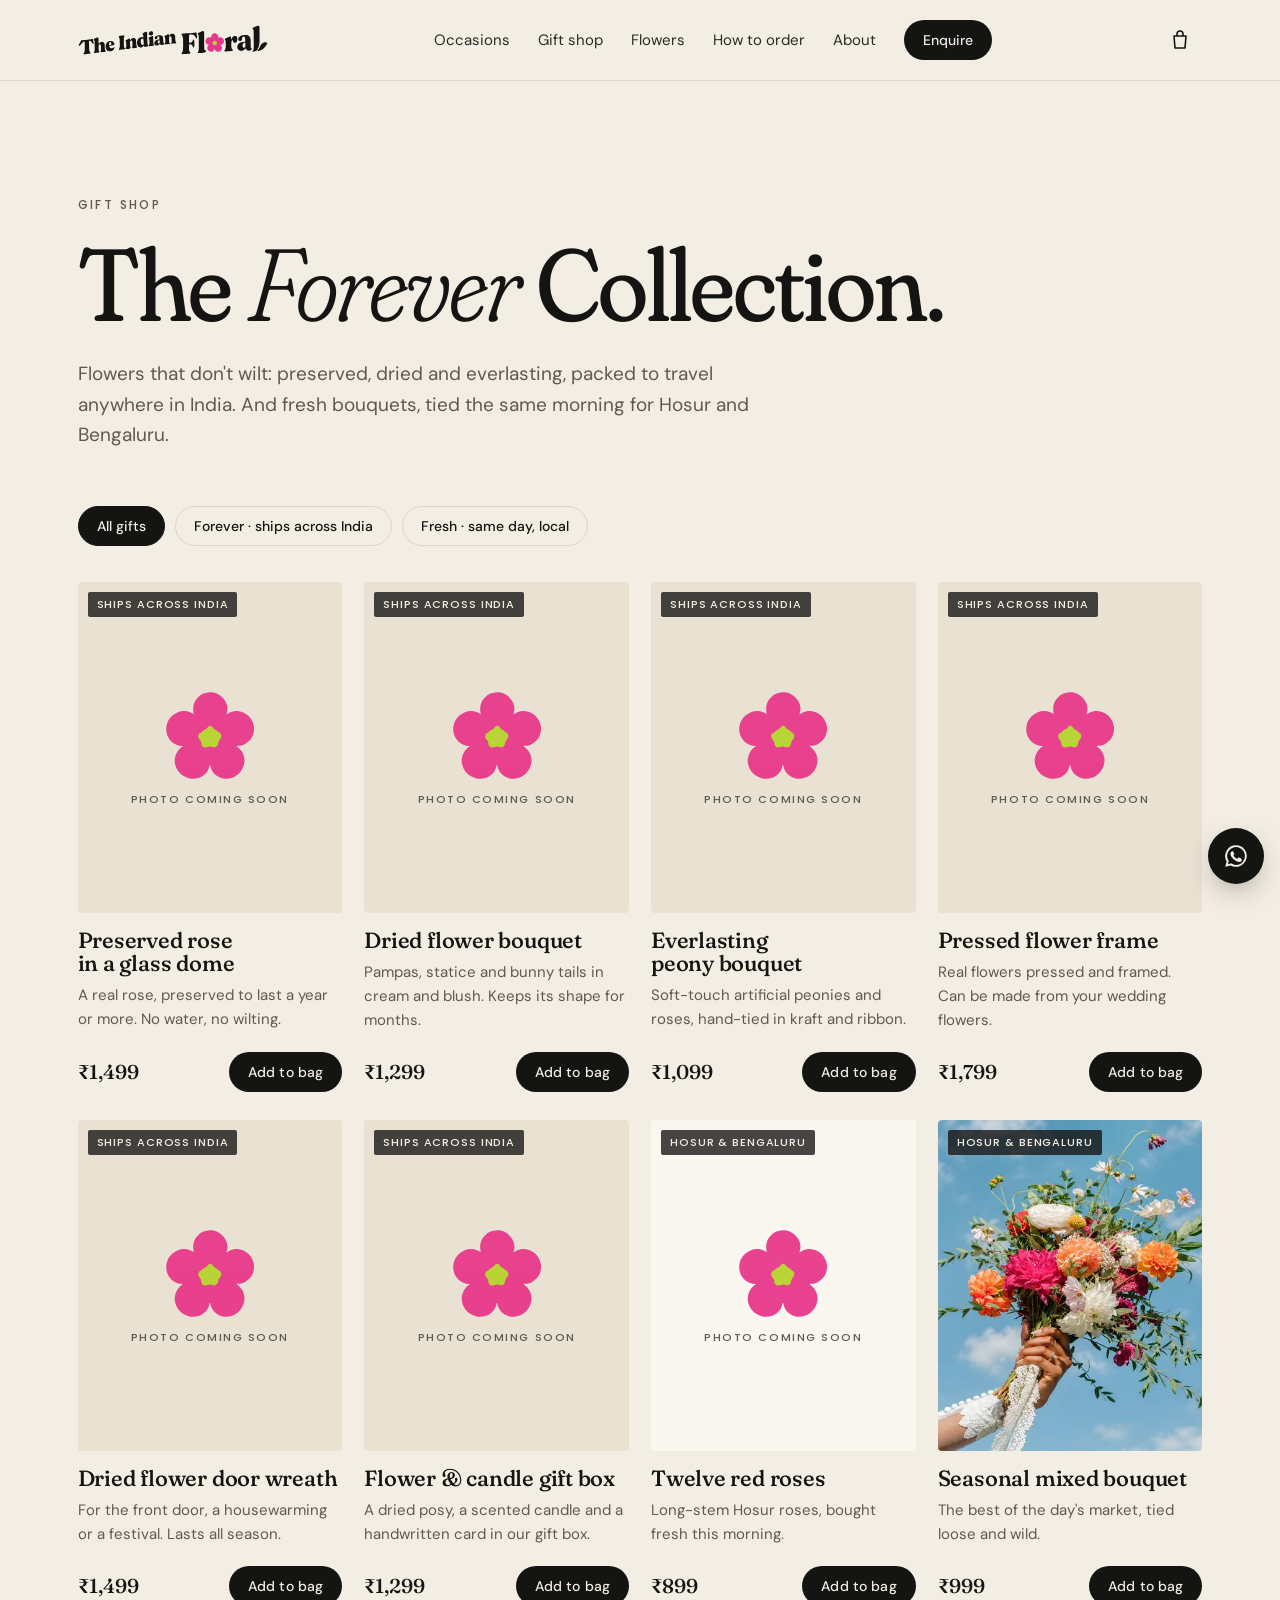
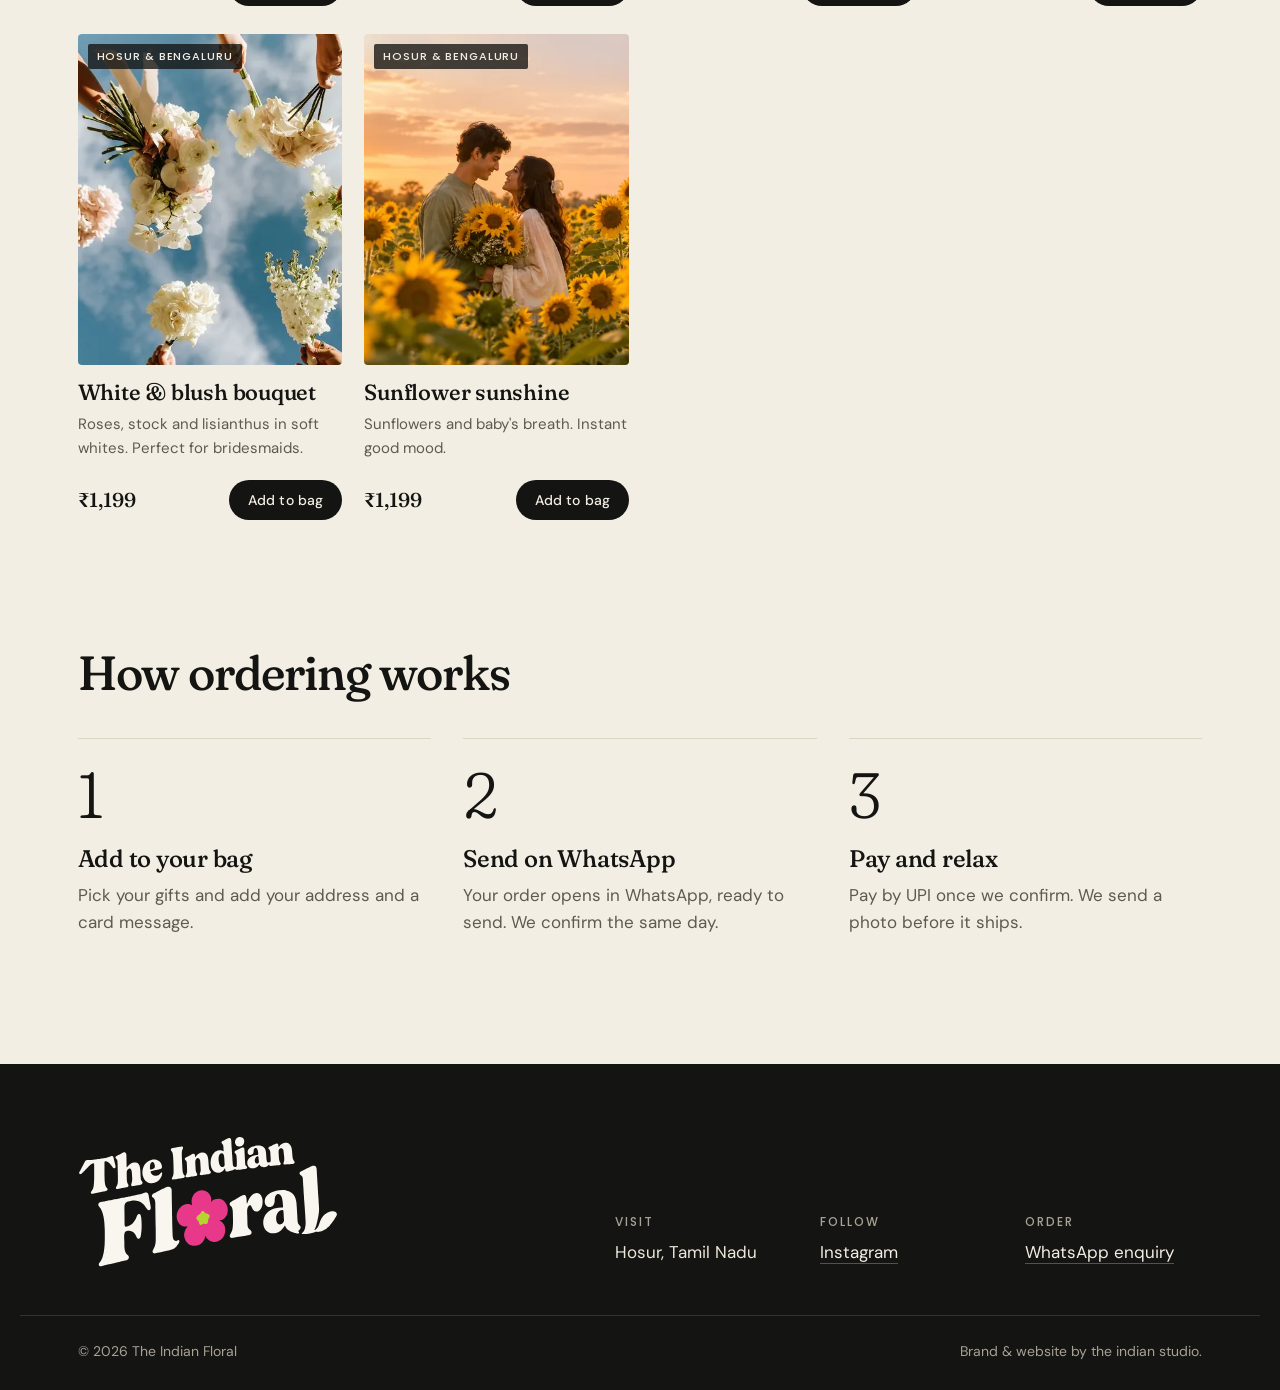
==== shop.html @ 59a28d1c "The Indian Floral website: home, gift shop, WhatsApp ordering Co-Authored-By: Claude Opus 5 <noreply" ====
<!doctype html>
<html lang="en">
<head>
  <meta charset="utf-8">
  <meta name="viewport" content="width=device-width, initial-scale=1, viewport-fit=cover">
  <title>Gift shop · The Indian Floral</title>
  <meta name="description" content="Preserved roses, dried bouquets and pressed-flower frames that ship across India, and fresh bouquets delivered same day in Hosur and Bengaluru.">
  <meta name="theme-color" content="#141412">
  <meta property="og:title" content="The Forever Collection · The Indian Floral">
  <meta property="og:description" content="Flowers that don't wilt, shipped across India.">
  <meta property="og:image" content="assets/og-image.png">

  <link rel="icon" href="favicon.svg" type="image/svg+xml">
  <link rel="icon" href="favicon.ico" sizes="48x48">
  <link rel="apple-touch-icon" href="apple-touch-icon.png">
  <link rel="manifest" href="site.webmanifest">
  <link rel="preconnect" href="https://fonts.googleapis.com">
  <link rel="preconnect" href="https://fonts.gstatic.com" crossorigin>
  <link rel="stylesheet" href="https://fonts.googleapis.com/css2?family=Fraunces:opsz,wght,SOFT@9..144,300..900,0..100&family=DM+Sans:opsz,wght@9..40,400..700&family=Poppins:wght@500&display=swap">
  <link rel="stylesheet" href="assets/styles.css">
</head>
<body class="page-shop">

<a class="skip" href="#main">Skip to content</a>

<header class="site-header solid" id="top">
  <div class="bar">
    <a class="brand" href="index.html" aria-label="The Indian Floral, home">
      <img class="logo-light" src="assets/logo/horizontal-reversed.svg" alt="The Indian Floral" width="190" height="30">
      <img class="logo-dark" src="assets/logo/horizontal-ink.svg" alt="" width="190" height="30" aria-hidden="true">
    </a>
    <nav class="nav" id="nav" aria-label="Main">
      <a href="index.html#occasions">Occasions</a>
      <a href="shop.html" aria-current="page">Gift shop</a>
      <a href="index.html#flowers">Flowers</a>
      <a href="index.html#how">How to order</a>
      <a href="index.html#about">About</a>
      <a class="btn btn-small" href="index.html#contact">Enquire</a>
    </nav>
    <div class="bar-end">
      <a class="bag-btn" href="#bag" data-open-bag aria-label="Your bag"><svg viewBox="0 0 24 24" aria-hidden="true"><path d="M6 8h12l-1 12H7L6 8Z"/><path d="M9 8V6a3 3 0 0 1 6 0v2"/></svg><span class="bag-count" hidden>0</span></a>
      <button class="menu" id="menu" aria-expanded="false" aria-controls="nav"><span></span><span></span><span class="sr">Menu</span></button>
    </div>
  </div>
</header>

<main id="main" class="shop">
  <section class="shop-hero wrap">
    <p class="eyebrow">Gift shop</p>
    <h1>The <em>Forever</em> Collection.</h1>
    <p class="shop-lede">Flowers that don't wilt: preserved, dried and everlasting, packed to travel anywhere in India. And fresh bouquets, tied the same morning for Hosur and Bengaluru.</p>
  </section>

  <section class="wrap" aria-label="Products">
    <div class="filters" role="group" aria-label="Filter gifts">
      <button type="button" class="chip" data-filter="all" aria-pressed="true">All gifts</button>
      <button type="button" class="chip" data-filter="forever" aria-pressed="false">Forever · ships across India</button>
      <button type="button" class="chip" data-filter="fresh" aria-pressed="false">Fresh · same day, local</button>
    </div>
    <div class="product-grid" data-products="all"></div>
  </section>

  <section class="shop-how wrap" aria-labelledby="shop-how-title">
    <h2 id="shop-how-title">How ordering works</h2>
    <ol class="steps steps-light">
      <li><span class="step-n">1</span><h3>Add to your bag</h3><p>Pick your gifts and add your address and a card message.</p></li>
      <li><span class="step-n">2</span><h3>Send on WhatsApp</h3><p>Your order opens in WhatsApp, ready to send. We confirm the same day.</p></li>
      <li><span class="step-n">3</span><h3>Pay and relax</h3><p>Pay by UPI once we confirm. We send a photo before it ships.</p></li>
    </ol>
  </section>
</main>

<footer class="site-footer">
  <div class="wrap footer-inner">
    <img src="assets/logo/primary-reversed.svg" alt="The Indian Floral" class="footer-logo" width="260" height="130" loading="lazy">
    <div class="footer-cols">
      <div><p class="flabel">Visit</p><p>Hosur, Tamil Nadu</p></div>
      <div><p class="flabel">Follow</p><p><a href="https://instagram.com/theindianfloral" rel="noopener">Instagram</a></p></div>
      <div><p class="flabel">Order</p><p><a href="index.html#contact">WhatsApp enquiry</a></p></div>
    </div>
  </div>
  <div class="wrap footer-base">
    <span>© <span id="year">2026</span> The Indian Floral</span>
    <span>Brand &amp; website by the indian studio.</span>
  </div>
</footer>

<div class="bag" id="bag" hidden role="dialog" aria-modal="true" aria-labelledby="bag-title">
  <div class="bag-panel">
    <div class="bag-head"><h2 id="bag-title">Your bag</h2><button class="bag-close" type="button" aria-label="Close bag">×</button></div>
    <p class="bag-empty">Your bag is empty. <button type="button" class="linkish" data-keep-shopping>Keep browsing</button></p>
    <ul class="bag-items"></ul>
    <form class="bag-checkout" novalidate hidden>
      <div class="bag-sum"><span>Total</span><span class="bag-total">₹0</span></div>
      <p class="bag-fresh-note" hidden>Fresh bouquets are delivered in Hosur and Bengaluru only.</p>
      <div class="field"><label for="b-name">Name</label><input id="b-name" name="name" autocomplete="name"></div>
      <div class="field"><label for="b-phone">Phone</label><input id="b-phone" name="phone" type="tel" autocomplete="tel"></div>
      <div class="field"><label for="b-address">Delivery address &amp; PIN code</label><textarea id="b-address" name="address" rows="3" autocomplete="street-address"></textarea></div>
      <div class="field"><label for="b-when">Delivery date</label><input id="b-when" name="when" type="date"></div>
      <div class="field"><label for="b-note">Message for the card (optional)</label><input id="b-note" name="note"></div>
      <p class="form-error" role="alert" hidden></p>
      <button class="btn btn-dark" type="submit">Place order on WhatsApp</button>
      <p class="bag-fine">We'll confirm availability and delivery, then send a UPI payment link. Nothing is charged yet.</p>
    </form>
  </div>
</div>

<a class="wa-float" id="wa-float" href="index.html#contact" aria-label="Chat on WhatsApp">
  <svg viewBox="0 0 24 24" aria-hidden="true"><path d="M12 2a10 10 0 0 0-8.6 15.1L2 22l5-1.3A10 10 0 1 0 12 2Zm0 18.2a8.2 8.2 0 0 1-4.2-1.2l-.3-.2-3 .8.8-2.9-.2-.3A8.2 8.2 0 1 1 12 20.2Zm4.5-6.1c-.2-.1-1.5-.7-1.7-.8-.2-.1-.4-.1-.6.1l-.8 1c-.1.2-.3.2-.5.1a6.7 6.7 0 0 1-3.3-2.9c-.3-.4.2-.4.7-1.3.1-.2 0-.3 0-.4l-.8-1.8c-.2-.5-.4-.4-.6-.4h-.5a1 1 0 0 0-.7.3 3 3 0 0 0-.9 2.2 5.2 5.2 0 0 0 1.1 2.7 11.8 11.8 0 0 0 4.5 4c1.7.7 2.3.8 3.1.7.5-.1 1.5-.6 1.7-1.2.2-.6.2-1.1.2-1.2-.1-.1-.2-.2-.4-.3Z"/></svg>
</a>

<script src="assets/config.js"></script>
<script src="assets/products.js"></script>
<script src="assets/main.js" defer></script>
<script src="assets/shop.js" defer></script>
</body>
</html>
---- assets/styles.css ----
/* The Indian Floral — cream and black. The logo's flower is the only colour. */
:root {
  --cream: #F3EEE3;
  --cream-2: #FAF7F0;
  --ink: #141412;
  --ink-2: #2A2926;
  --muted: #5F5A50;
  --line: #DDD5C5;
  --on-ink: #EDE7DA;
  --on-ink-muted: #A8A195;
  --pink: #E8388A;

  --display: "Fraunces", "Iowan Old Style", Georgia, serif;
  --body: "DM Sans", "Segoe UI", system-ui, -apple-system, sans-serif;
  --label: "Poppins", "DM Sans", system-ui, sans-serif;

  --gutter: clamp(16px, 4.5vw, 64px);
  --max: 1240px;
  --radius: 4px;
  color-scheme: light;
}

*, *::before, *::after { box-sizing: border-box; }
html { scroll-behavior: smooth; scroll-padding-top: 84px; background: var(--cream); }
body { margin: 0; background: var(--cream); color: var(--ink); font: 400 17px/1.6 var(--body); -webkit-font-smoothing: antialiased; }
img { max-width: 100%; display: block; }
a { color: inherit; }
h1, h2, h3 { font-family: var(--display); font-variation-settings: "SOFT" 60; font-weight: 500; line-height: 1.04; letter-spacing: -.02em; margin: 0; text-wrap: balance; }
h2 { font-size: clamp(34px, 5.2vw, 64px); }
h3 { font-size: 24px; letter-spacing: -.01em; }
p { margin: 0; }
em { font-family: var(--display); font-style: italic; font-weight: 400; }

.wrap { width: 100%; max-width: var(--max); margin-inline: auto; padding-inline: var(--gutter); }
.eyebrow { font: 500 12px/1.2 var(--label); letter-spacing: .2em; text-transform: uppercase; color: var(--muted); margin-bottom: 18px; }
.sr { position: absolute; width: 1px; height: 1px; overflow: hidden; clip: rect(0 0 0 0); white-space: nowrap; }
.skip { position: absolute; left: 12px; top: -60px; background: var(--ink); color: var(--cream); padding: 10px 14px; z-index: 100; border-radius: var(--radius); }
.skip:focus { top: 12px; }
:focus-visible { outline: 2px solid var(--pink); outline-offset: 3px; }

/* ---------- buttons ---------- */
.btn { display: inline-flex; align-items: center; justify-content: center; gap: 10px; min-height: 50px; padding: 0 26px; border-radius: 999px; font: 500 15px/1 var(--body); letter-spacing: .01em; text-decoration: none; border: 1px solid transparent; cursor: pointer; transition: background .2s, color .2s, border-color .2s; }
.btn-light { background: var(--cream); color: var(--ink); }
.btn-light:hover { background: #fff; }
.btn-ghost { color: var(--cream); border-color: rgba(243, 238, 227, .55); }
.btn-ghost:hover { border-color: var(--cream); background: rgba(243, 238, 227, .1); }
.btn-dark { background: var(--ink); color: var(--cream); }
.btn-dark:hover { background: var(--ink-2); }
.btn-small { min-height: 40px; padding: 0 18px; font-size: 14px; }
.link-arrow { display: inline-flex; gap: 10px; align-items: center; font-weight: 500; text-decoration: none; border-bottom: 1px solid var(--ink); padding-bottom: 4px; margin-top: 28px; }
.link-arrow::after { content: "→"; transition: transform .2s; }
.link-arrow:hover::after { transform: translateX(4px); }

/* ---------- header ---------- */
.site-header { position: fixed; inset: 0 0 auto; z-index: 50; padding-top: env(safe-area-inset-top, 0px); transition: background .3s, box-shadow .3s; }
.bar { max-width: var(--max); margin-inline: auto; padding: 18px var(--gutter); display: flex; align-items: center; justify-content: space-between; gap: 24px; }
.brand { position: relative; display: block; width: 190px; height: 30px; }
.brand img { position: absolute; inset: 0; width: 100%; height: 100%; object-fit: contain; object-position: left center; transition: opacity .3s; }
.logo-dark { opacity: 0; }
.nav { display: flex; align-items: center; gap: 28px; font-size: 15px; }
.nav a:not(.btn) { color: var(--cream); text-decoration: none; opacity: .9; }
.nav a:not(.btn):hover { opacity: 1; text-decoration: underline; text-underline-offset: 6px; }
.nav .btn { background: var(--cream); color: var(--ink); }
.menu { display: none; }

.site-header.solid { background: rgba(243, 238, 227, .94); backdrop-filter: blur(10px); box-shadow: 0 1px 0 var(--line); }
.site-header.solid .logo-light { opacity: 0; }
.site-header.solid .logo-dark { opacity: 1; }
.site-header.solid .nav a:not(.btn) { color: var(--ink); }
.site-header.solid .nav .btn { background: var(--ink); color: var(--cream); }

/* ---------- hero ---------- */
.hero { position: relative; min-height: min(100svh, 920px); height: 100svh; max-height: 920px; color: var(--cream); background: var(--ink); overflow: hidden; display: flex; flex-direction: column; justify-content: flex-end; }
.slides, .slide { position: absolute; inset: 0; margin: 0; }
.slide { opacity: 0; transition: opacity 1.4s ease; }
.slide.is-active { opacity: 1; }
.slide img { width: 100%; height: 100%; object-fit: cover; object-position: center 40%; transform: scale(1.04); transition: transform 7s ease-out; }
.slide.is-active img { transform: scale(1); }
.hero::after { content: ""; position: absolute; inset: 0; background: linear-gradient(to top, rgba(20, 20, 18, .82) 0%, rgba(20, 20, 18, .35) 45%, rgba(20, 20, 18, .15) 70%, rgba(20, 20, 18, .45) 100%); pointer-events: none; }
.hero-copy { position: relative; z-index: 2; width: 100%; max-width: var(--max); margin-inline: auto; padding: 0 var(--gutter); }
.hero .eyebrow { color: rgba(243, 238, 227, .8); }
.hero h1 { font-size: clamp(44px, 8vw, 112px); font-weight: 400; font-variation-settings: "SOFT" 100; line-height: .98; max-width: 13ch; }
.hero-sub { margin-top: 24px; max-width: 46ch; font-size: clamp(17px, 1.6vw, 20px); color: rgba(243, 238, 227, .88); }
.actions { display: flex; flex-wrap: wrap; gap: 12px; margin-top: 34px; }
.hero-foot { position: relative; z-index: 2; width: 100%; max-width: var(--max); margin: 56px auto 0; padding: 20px var(--gutter) 28px; display: flex; justify-content: space-between; align-items: center; gap: 16px; border-top: 1px solid rgba(243, 238, 227, .22); }
.caption { font-size: 13px; color: rgba(243, 238, 227, .75); }
.dots { display: flex; gap: 10px; }
.dots button { width: 34px; height: 3px; padding: 0; border: 0; background: rgba(243, 238, 227, .35); cursor: pointer; position: relative; }
.dots button::before { content: ""; position: absolute; inset: -10px 0; }
.dots button[aria-selected="true"] { background: var(--cream); }

/* ---------- ticker ---------- */
.ticker { background: var(--ink); color: var(--on-ink); overflow: hidden; padding: 16px 0; border-top: 1px solid #2c2b27; }
.track { display: flex; align-items: center; gap: 28px; width: max-content; animation: tick 40s linear infinite; font: 400 22px/1 var(--display); font-style: italic; }
.track i { width: 7px; height: 7px; border-radius: 50%; background: var(--pink); display: inline-block; }
@keyframes tick { to { transform: translateX(-50%); } }

/* ---------- intro ---------- */
.intro { padding-block: clamp(80px, 12vw, 160px) clamp(56px, 8vw, 110px); }
.big-statement { font: 400 clamp(26px, 3.4vw, 44px)/1.25 var(--display); font-variation-settings: "SOFT" 60; letter-spacing: -.015em; max-width: 30ch; }
.big-statement em { font-style: italic; }

/* ---------- section head ---------- */
.section-head { display: grid; gap: 0; margin-bottom: clamp(36px, 5vw, 64px); max-width: 780px; }
.section-note { margin-top: 18px; color: var(--muted); max-width: 52ch; }

/* ---------- services ---------- */
.services { padding-bottom: clamp(80px, 11vw, 150px); }
.service-grid { display: grid; grid-template-columns: repeat(auto-fit, minmax(min(100%, 260px), 1fr)); border-top: 1px solid var(--ink); }
.service { padding: 28px 28px 36px 0; border-bottom: 1px solid var(--line); scroll-margin-top: 100px; }
.service h3 { margin-bottom: 14px; }
.service p { color: var(--muted); font-size: 16px; max-width: 34ch; }
@media (min-width: 1000px) {
  .service { padding-left: 24px; border-left: 1px solid var(--line); border-bottom: 0; min-height: 260px; }
  .service:first-child { padding-left: 0; border-left: 0; }
}

/* ---------- wedding band ---------- */
.wedding-band { position: relative; min-height: min(92vh, 860px); color: var(--cream); display: flex; align-items: flex-end; overflow: hidden; background: var(--ink); }
.wedding-band picture, .wedding-band img { position: absolute; inset: 0; width: 100%; height: 100%; object-fit: cover; }
.wedding-band::after { content: ""; position: absolute; inset: 0; background: linear-gradient(to right, rgba(20, 20, 18, .78) 0%, rgba(20, 20, 18, .35) 50%, rgba(20, 20, 18, 0) 75%), linear-gradient(to top, rgba(20, 20, 18, .5), transparent 40%); }
.wedding-copy { position: relative; z-index: 1; padding-block: clamp(64px, 9vw, 120px); }
.wedding-copy .eyebrow { color: rgba(243, 238, 227, .75); }
.wedding-copy h2 { max-width: 14ch; font-weight: 400; font-variation-settings: "SOFT" 100; }
.wedding-copy p:not(.eyebrow) { margin: 22px 0 32px; max-width: 44ch; color: rgba(243, 238, 227, .88); }

/* ---------- feature ---------- */
.feature { display: grid; gap: clamp(32px, 5vw, 80px); align-items: center; padding-block: clamp(80px, 11vw, 150px); }
.feature-img { margin: 0; aspect-ratio: 4 / 5; overflow: hidden; border-radius: var(--radius); max-width: 100%; }
.feature-img img { width: 100%; height: 100%; object-fit: cover; object-position: 55% center; }
.feature-copy h2 { max-width: 13ch; margin-bottom: 24px; }
.feature-copy p { color: var(--muted); max-width: 42ch; }
@media (min-width: 900px) { .feature { grid-template-columns: 1.15fr 1fr; } }

/* ---------- flowers list ---------- */
.flowers { background: var(--cream-2); border-block: 1px solid var(--line); padding-block: clamp(80px, 11vw, 150px); }
.flower-list { list-style: none; margin: 0; padding: 0; border-top: 1px solid var(--ink); }
.flower-list li { display: grid; grid-template-columns: 1fr; gap: 4px 24px; padding: 22px 0; border-bottom: 1px solid var(--line); align-items: baseline; }
.fname { font: 400 clamp(30px, 4.2vw, 52px)/1.05 var(--display); font-variation-settings: "SOFT" 80; letter-spacing: -.02em; }
.ftamil { font-family: "Noto Sans Tamil", "Latha", "Nirmala UI", var(--body); color: var(--muted); font-size: 17px; }
.fuse { color: var(--muted); font-size: 15px; }
@media (min-width: 760px) {
  .flower-list li { grid-template-columns: minmax(0, 1.4fr) 140px minmax(0, 1fr); }
  .fuse { text-align: right; }
  .flower-list li:hover .fname { font-style: italic; }
}

/* ---------- how ---------- */
.how { background: var(--ink); color: var(--on-ink); padding-block: clamp(80px, 11vw, 150px); }
.how .eyebrow { color: var(--on-ink-muted); }
.how h2 { color: var(--cream); max-width: 16ch; }
.steps { list-style: none; margin: 0; padding: 0; display: grid; grid-template-columns: repeat(auto-fit, minmax(min(100%, 280px), 1fr)); gap: 40px 32px; }
.steps li { border-top: 1px solid #3a3833; padding-top: 24px; }
.step-n { display: block; font: 300 64px/1 var(--display); font-variation-settings: "SOFT" 100; color: var(--cream); margin-bottom: 20px; }
.steps h3 { color: var(--cream); margin-bottom: 10px; }
.steps p { color: var(--on-ink-muted); max-width: 34ch; }

/* ---------- duo ---------- */
.duo { display: grid; gap: clamp(32px, 5vw, 80px); align-items: center; padding-block: clamp(80px, 11vw, 150px); }
.duo figure { margin: 0; }
.duo img { width: 100%; aspect-ratio: 7 / 5; object-fit: cover; border-radius: var(--radius); }
.duo figcaption { margin-top: 12px; font-size: 13px; color: var(--muted); }
.duo-copy h2 { max-width: 15ch; margin-bottom: 24px; }
.duo-copy p { color: var(--muted); max-width: 42ch; }
@media (min-width: 900px) { .duo { grid-template-columns: 1fr 1.1fr; } .duo figure { order: 2; } }

/* ---------- about ---------- */
.about { background: var(--ink); color: var(--on-ink); padding-block: clamp(80px, 11vw, 140px); }
.about-inner { display: grid; gap: 40px; align-items: center; }
.about .eyebrow { color: var(--on-ink-muted); }
.about h2 { color: var(--cream); margin-bottom: 24px; }
.about p:not(.eyebrow) { color: var(--on-ink-muted); max-width: 56ch; font-size: 18px; }
.about-mark { width: min(220px, 50vw); height: auto; }
@media (min-width: 900px) { .about-inner { grid-template-columns: 280px 1fr; gap: 80px; } }

/* ---------- contact ---------- */
.contact { display: grid; gap: clamp(40px, 6vw, 96px); padding-block: clamp(80px, 11vw, 150px); }
.contact-copy h2 { margin-bottom: 20px; }
.contact-copy > p { color: var(--muted); max-width: 40ch; }
.contact-facts { list-style: none; padding: 0; margin: 36px 0 0; display: grid; gap: 14px; border-top: 1px solid var(--line); padding-top: 24px; }
.contact-facts li { display: grid; grid-template-columns: 110px 1fr; gap: 12px; }
.contact-facts span { font: 500 12px/1.9 var(--label); letter-spacing: .14em; text-transform: uppercase; color: var(--muted); }
.enquiry { display: grid; grid-template-columns: 1fr; gap: 18px; background: var(--cream-2); border: 1px solid var(--line); border-radius: var(--radius); padding: clamp(22px, 3.5vw, 40px); align-content: start; }
.field { display: grid; gap: 8px; }
.field label { font: 500 12px/1.2 var(--label); letter-spacing: .14em; text-transform: uppercase; color: var(--muted); }
.field input, .field select, .field textarea { width: 100%; font: 400 16px/1.4 var(--body); color: var(--ink); background: #fff; border: 1px solid var(--line); border-radius: var(--radius); padding: 13px 14px; }
.field textarea { resize: vertical; min-height: 110px; }
.field input:focus, .field select:focus, .field textarea:focus { outline: none; border-color: var(--ink); box-shadow: 0 0 0 3px rgba(20, 20, 18, .08); }
.field [aria-invalid="true"] { border-color: #B3261E; }
.form-error { color: #B3261E; font-size: 14px; }
.wide { grid-column: 1 / -1; }
@media (min-width: 640px) { .enquiry { grid-template-columns: 1fr 1fr; } }
@media (min-width: 1000px) { .contact { grid-template-columns: 1fr 1.25fr; } }

/* ---------- footer ---------- */
.site-footer { background: var(--ink); color: var(--on-ink); padding-block: 72px calc(28px + env(safe-area-inset-bottom, 0px)); }
.footer-inner { display: grid; gap: 48px; padding-bottom: 48px; border-bottom: 1px solid #34322d; }
.footer-logo { width: min(260px, 70vw); height: auto; }
.footer-cols { display: grid; grid-template-columns: repeat(auto-fit, minmax(150px, 1fr)); gap: 28px; }
.flabel { font: 500 12px/1.2 var(--label); letter-spacing: .16em; text-transform: uppercase; color: var(--on-ink-muted); margin-bottom: 10px; }
.site-footer a { color: var(--cream); text-decoration: none; border-bottom: 1px solid #55524a; }
.site-footer a:hover { border-color: var(--cream); }
.footer-base { display: flex; justify-content: space-between; flex-wrap: wrap; gap: 12px; padding-top: 24px; font-size: 14px; color: var(--on-ink-muted); }
@media (min-width: 900px) { .footer-inner { grid-template-columns: 1fr 1.2fr; align-items: end; } }

/* ---------- WhatsApp button ---------- */
.wa-float { position: fixed; right: max(16px, env(safe-area-inset-right, 0px)); bottom: calc(16px + env(safe-area-inset-bottom, 0px)); z-index: 40; width: 56px; height: 56px; border-radius: 50%; background: var(--ink); color: var(--cream); display: grid; place-items: center; box-shadow: 0 10px 30px -10px rgba(20, 20, 18, .5); transition: transform .2s; }
.wa-float:hover { transform: translateY(-2px); }
.wa-float svg { width: 26px; height: 26px; fill: currentColor; }

/* ---------- mobile nav ---------- */
@media (max-width: 899px) {
  .menu { display: inline-grid; place-items: center; gap: 6px; width: 44px; height: 44px; background: none; border: 0; cursor: pointer; padding: 10px; }
  .menu span:not(.sr) { display: block; width: 24px; height: 2px; background: var(--cream); transition: transform .25s, background .3s; }
  .site-header.solid .menu span:not(.sr), .site-header.open .menu span:not(.sr) { background: var(--ink); }
  .site-header.open .menu span:nth-child(1) { transform: translateY(4px) rotate(45deg); }
  .site-header.open .menu span:nth-child(2) { transform: translateY(-4px) rotate(-45deg); }
  .nav { position: fixed; inset: 0; top: 0; padding: 110px var(--gutter) 40px; background: var(--cream); flex-direction: column; align-items: flex-start; gap: 6px; transform: translateY(-100%); visibility: hidden; transition: transform .35s ease, visibility .35s; z-index: -1; }
  .nav a:not(.btn) { color: var(--ink); font: 400 34px/1.3 var(--display); opacity: 1; }
  .nav .btn { margin-top: 24px; background: var(--ink); color: var(--cream); min-height: 52px; font-size: 16px; }
  .site-header.open { background: var(--cream); }
  .site-header.open .logo-light { opacity: 0; }
  .site-header.open .logo-dark { opacity: 1; }
  .site-header.open .nav { transform: none; visibility: visible; }
  .hero-foot .caption { display: none; }
}

@media (prefers-reduced-motion: reduce) {
  html { scroll-behavior: auto; }
  .slide, .slide img, .nav, .btn { transition: none; }
  .slide img { transform: none; }
  .track { animation: none; }
}

/* ---------- occasions footnote ---------- */
.occasions-more { margin-top: 28px; color: var(--muted); }
.occasions-more a { color: var(--ink); }
@media (min-width: 1000px) {
  .service-grid { grid-template-columns: repeat(3, 1fr); }
  .service { min-height: 230px; border-bottom: 1px solid var(--line); }
  .service:nth-child(3n + 1) { padding-left: 0; border-left: 0; }
}

/* ---------- header bag ---------- */
.bar-end { display: flex; align-items: center; gap: 6px; }
.bag-btn { position: relative; display: grid; place-items: center; width: 44px; height: 44px; color: var(--cream); }
.bag-btn svg { width: 24px; height: 24px; fill: none; stroke: currentColor; stroke-width: 1.6; stroke-linejoin: round; }
.site-header.solid .bag-btn, .site-header.open .bag-btn { color: var(--ink); }
.bag-count { position: absolute; top: 4px; right: 2px; min-width: 18px; height: 18px; padding: 0 5px; border-radius: 9px; background: var(--pink); color: #fff; font: 600 11px/18px var(--body); text-align: center; }

/* ---------- campaign ---------- */
.campaign { background: var(--ink); color: var(--on-ink); padding-block: clamp(80px, 11vw, 150px); }
.campaign-head { display: grid; gap: 28px; margin-bottom: clamp(40px, 5vw, 64px); align-items: end; }
.campaign .eyebrow { color: var(--on-ink-muted); }
.campaign h2 { color: var(--cream); font-size: clamp(44px, 7vw, 96px); font-weight: 400; font-variation-settings: "SOFT" 100; }
.campaign h2 em { font-weight: 300; }
.campaign-side p { color: var(--on-ink-muted); max-width: 46ch; margin-bottom: 26px; }
.campaign-promises { list-style: none; margin: clamp(40px, 5vw, 64px) 0 0; padding: 24px 0 0; border-top: 1px solid #3a3833; display: grid; grid-template-columns: repeat(auto-fit, minmax(min(100%, 240px), 1fr)); gap: 14px 32px; color: var(--on-ink-muted); font-size: 15px; }
.campaign-promises b { color: var(--cream); font-weight: 500; }
@media (min-width: 900px) { .campaign-head { grid-template-columns: 1.1fr 1fr; } }

/* ---------- products ---------- */
.product-grid { display: grid; grid-template-columns: repeat(auto-fill, minmax(min(100%, 250px), 1fr)); gap: 28px 22px; }
.product { display: flex; flex-direction: column; }
.product[hidden] { display: none; }
.p-media { position: relative; aspect-ratio: 4 / 5; overflow: hidden; border-radius: var(--radius); background: var(--cream-2); max-width: 100%; }
.p-media > img { width: 100%; height: 100%; object-fit: cover; transition: transform .6s ease; }
.product:hover .p-media > img { transform: scale(1.04); }
.p-tag { position: absolute; left: 10px; top: 10px; background: rgba(20, 20, 18, .78); color: var(--cream); font: 500 11px/1 var(--label); letter-spacing: .08em; text-transform: uppercase; padding: 7px 9px; border-radius: 2px; }
.ph { width: 100%; height: 100%; display: grid; place-items: center; align-content: center; gap: 14px; background: var(--cream-2) url("logo/flower-fullcolour.svg") center / 0 no-repeat; }
.ph img { width: 34%; opacity: .95; }
.ph span { font: 500 11px/1 var(--label); letter-spacing: .14em; text-transform: uppercase; color: var(--muted); }
.ph-forever { background-color: #E9E2D3; }
.p-body { display: flex; flex-direction: column; gap: 8px; padding-top: 16px; flex: 1; }
.p-body h3 { font-size: 22px; }
.p-body p { color: var(--muted); font-size: 15px; }
.p-foot { margin-top: auto; padding-top: 12px; display: flex; justify-content: space-between; align-items: center; gap: 12px; }
.p-price { font: 500 20px/1 var(--display); font-variant-numeric: tabular-nums; }
/* products on the dark campaign band */
.campaign .p-body h3, .campaign .p-price { color: var(--cream); }
.campaign .p-body p { color: var(--on-ink-muted); }
.campaign .btn-dark { background: var(--cream); color: var(--ink); }
.campaign .btn-dark:hover { background: #fff; }

/* ---------- shop page ---------- */
.shop { padding-top: 96px; }
.shop-hero { padding-block: clamp(48px, 8vw, 110px) clamp(32px, 5vw, 56px); }
.shop-hero h1 { font-size: clamp(48px, 8vw, 112px); font-weight: 400; font-variation-settings: "SOFT" 100; }
.shop-hero h1 em { font-weight: 300; }
.shop-lede { margin-top: 22px; max-width: 52ch; color: var(--muted); font-size: 19px; }
.filters { display: flex; flex-wrap: wrap; gap: 10px; margin-bottom: 36px; }
.chip { font: 500 14px/1 var(--body); padding: 12px 18px; border-radius: 999px; border: 1px solid var(--line); background: transparent; color: var(--ink); cursor: pointer; }
.chip[aria-pressed="true"] { background: var(--ink); color: var(--cream); border-color: var(--ink); }
.shop-how { padding-block: clamp(80px, 10vw, 130px); }
.shop-how h2 { font-size: clamp(30px, 4vw, 48px); margin-bottom: 40px; }
.steps-light li { border-top-color: var(--line); }
.steps-light .step-n, .steps-light h3 { color: var(--ink); }
.steps-light p { color: var(--muted); }

/* ---------- bag drawer ---------- */
.bag { position: fixed; inset: 0; z-index: 80; background: rgba(20, 20, 18, 0); transition: background .25s; }
.bag.open { background: rgba(20, 20, 18, .45); }
.bag-panel { position: absolute; top: 0; right: 0; bottom: 0; width: min(440px, 100%); background: var(--cream); padding: calc(24px + env(safe-area-inset-top, 0px)) 24px calc(24px + env(safe-area-inset-bottom, 0px)); overflow-y: auto; transform: translateX(100%); transition: transform .25s ease; display: flex; flex-direction: column; gap: 20px; }
.bag.open .bag-panel { transform: none; }
.bag-head { display: flex; justify-content: space-between; align-items: center; }
.bag-head h2 { font-size: 32px; }
.bag-close { width: 44px; height: 44px; border: 0; background: none; font-size: 30px; line-height: 1; cursor: pointer; color: var(--ink); }
.bag-empty { color: var(--muted); }
.linkish { background: none; border: 0; padding: 0; font: inherit; color: var(--ink); text-decoration: underline; cursor: pointer; }
.bag-items { list-style: none; margin: 0; padding: 0; display: grid; }
.bag-items li { display: flex; justify-content: space-between; align-items: center; gap: 12px; padding: 14px 0; border-bottom: 1px solid var(--line); }
.bi-name { font-weight: 500; }
.bi-price { font-size: 14px; color: var(--muted); }
.qty { display: flex; align-items: center; border: 1px solid var(--line); border-radius: 999px; }
.qty button { width: 36px; height: 36px; border: 0; background: none; font-size: 18px; cursor: pointer; color: var(--ink); }
.qty span { min-width: 22px; text-align: center; font-variant-numeric: tabular-nums; }
.bag-checkout { display: grid; gap: 14px; }
.bag-sum { display: flex; justify-content: space-between; font: 500 22px/1 var(--display); padding: 8px 0 6px; }
.bag-fresh-note, .bag-fine { font-size: 13px; color: var(--muted); }
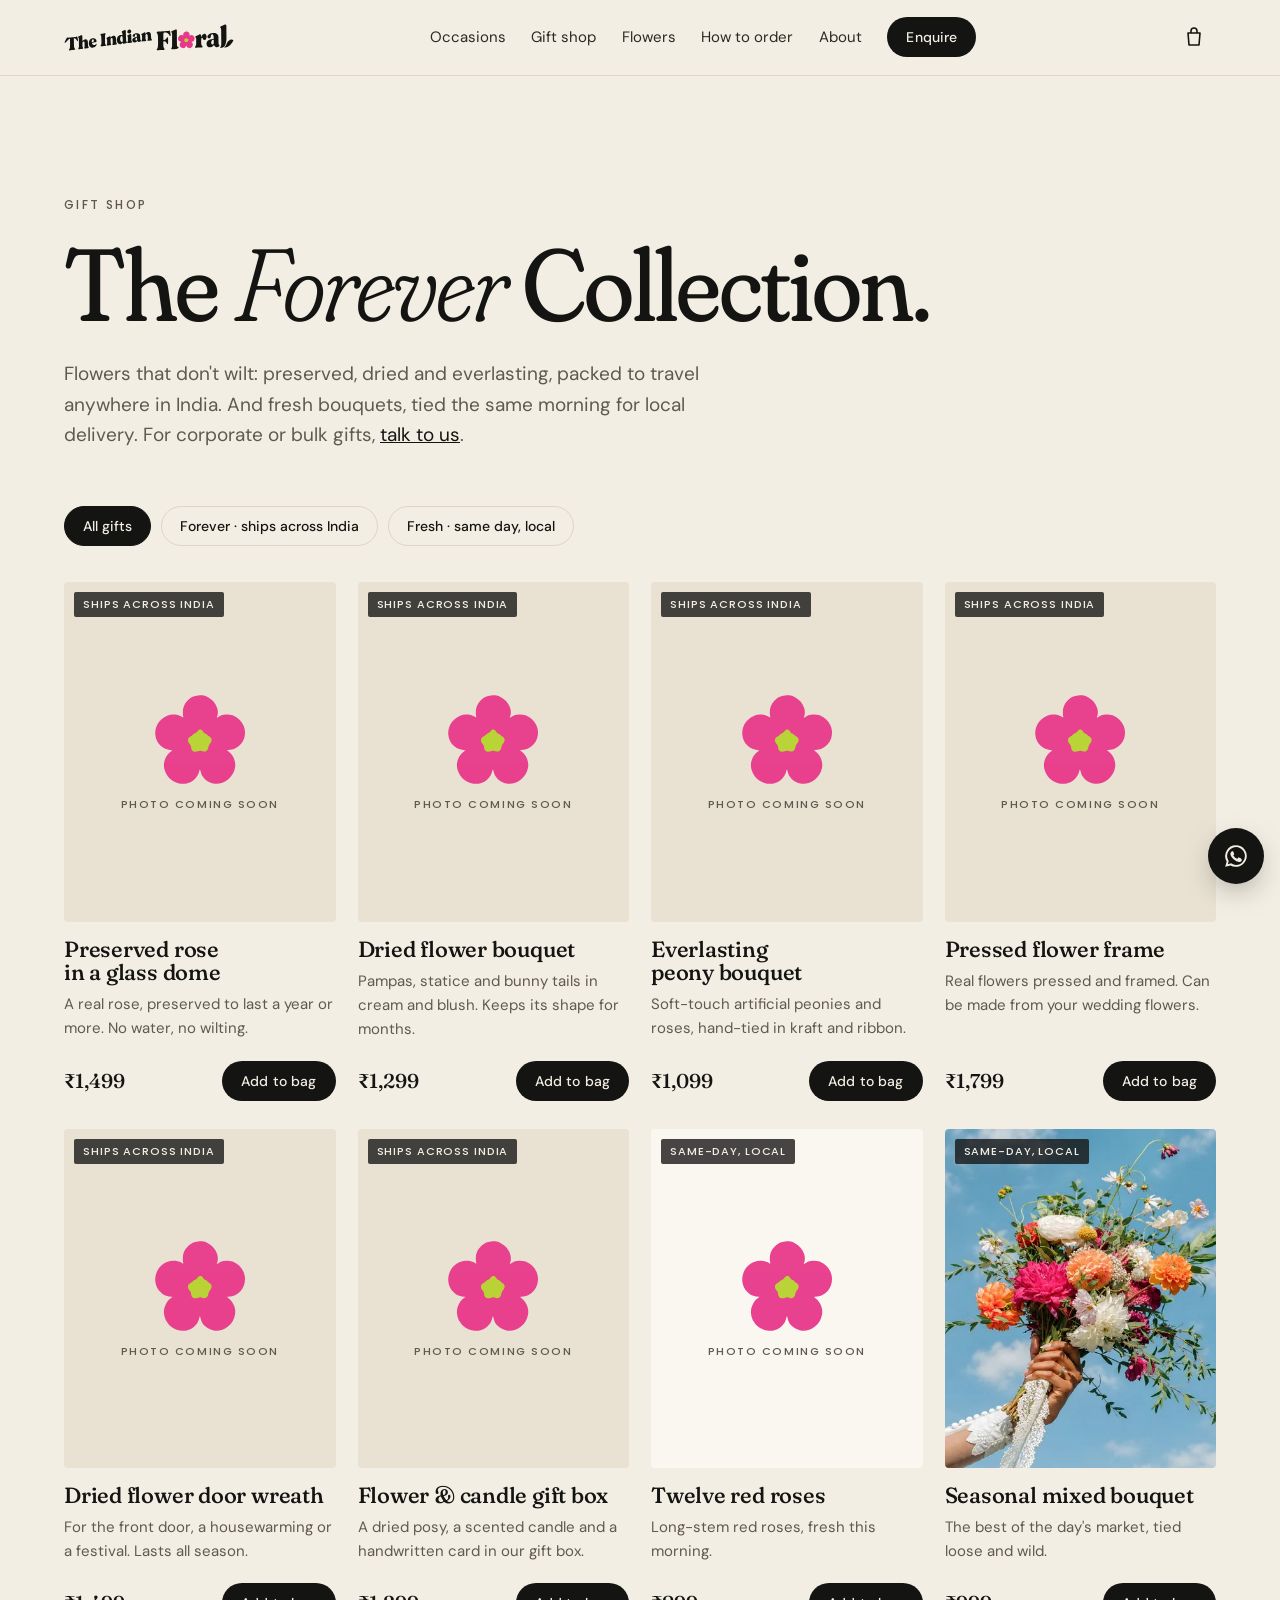
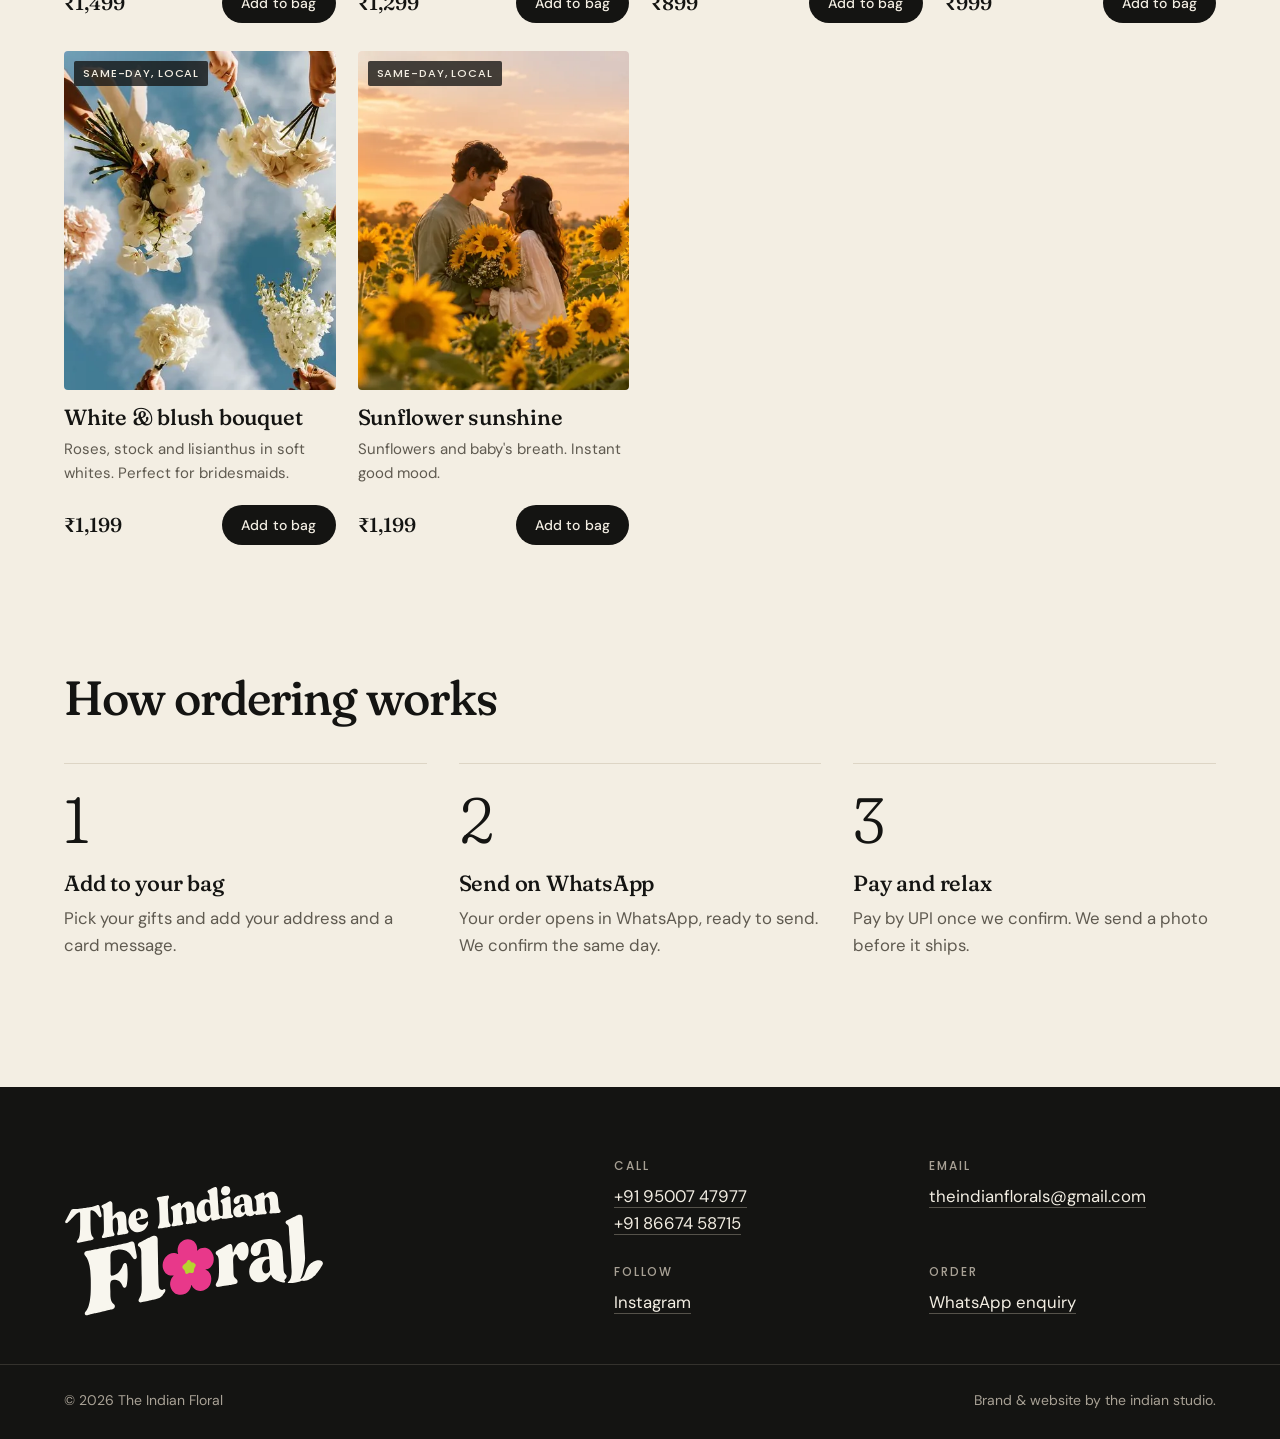
==== commit 17ccd4f4: "Contact details, sourcing across India and abroad, more on weddings, events and gifting - Phone, Wha" ====
--- a/shop.html
+++ b/shop.html
@@ -4,7 +4,7 @@
   <meta charset="utf-8">
   <meta name="viewport" content="width=device-width, initial-scale=1, viewport-fit=cover">
   <title>Gift shop · The Indian Floral</title>
-  <meta name="description" content="Preserved roses, dried bouquets and pressed-flower frames that ship across India, and fresh bouquets delivered same day in Hosur and Bengaluru.">
+  <meta name="description" content="Preserved roses, dried bouquets and pressed-flower frames that ship across India, and fresh bouquets delivered the same day.">
   <meta name="theme-color" content="#141412">
   <meta property="og:title" content="The Forever Collection · The Indian Floral">
   <meta property="og:description" content="Flowers that don't wilt, shipped across India.">
@@ -48,7 +48,7 @@
   <section class="shop-hero wrap">
     <p class="eyebrow">Gift shop</p>
     <h1>The <em>Forever</em> Collection.</h1>
-    <p class="shop-lede">Flowers that don't wilt: preserved, dried and everlasting, packed to travel anywhere in India. And fresh bouquets, tied the same morning for Hosur and Bengaluru.</p>
+    <p class="shop-lede">Flowers that don't wilt: preserved, dried and everlasting, packed to travel anywhere in India. And fresh bouquets, tied the same morning for local delivery. For corporate or bulk gifts, <a href="index.html#contact">talk to us</a>.</p>
   </section>
 
   <section class="wrap" aria-label="Products">
@@ -74,7 +74,8 @@
   <div class="wrap footer-inner">
     <img src="assets/logo/primary-reversed.svg" alt="The Indian Floral" class="footer-logo" width="260" height="130" loading="lazy">
     <div class="footer-cols">
-      <div><p class="flabel">Visit</p><p>Hosur, Tamil Nadu</p></div>
+      <div><p class="flabel">Call</p><p><a href="tel:+919500747977">+91 95007 47977</a><br><a href="tel:+918667458715">+91 86674 58715</a></p></div>
+      <div><p class="flabel">Email</p><p><a href="mailto:theindianflorals@gmail.com">theindianflorals@gmail.com</a></p></div>
       <div><p class="flabel">Follow</p><p><a href="https://instagram.com/theindianfloral" rel="noopener">Instagram</a></p></div>
       <div><p class="flabel">Order</p><p><a href="index.html#contact">WhatsApp enquiry</a></p></div>
     </div>
@@ -92,7 +93,7 @@
     <ul class="bag-items"></ul>
     <form class="bag-checkout" novalidate hidden>
       <div class="bag-sum"><span>Total</span><span class="bag-total">₹0</span></div>
-      <p class="bag-fresh-note" hidden>Fresh bouquets are delivered in Hosur and Bengaluru only.</p>
+      <p class="bag-fresh-note" hidden>Fresh bouquets are same-day local deliveries. We'll confirm your area on WhatsApp.</p>
       <div class="field"><label for="b-name">Name</label><input id="b-name" name="name" autocomplete="name"></div>
       <div class="field"><label for="b-phone">Phone</label><input id="b-phone" name="phone" type="tel" autocomplete="tel"></div>
       <div class="field"><label for="b-address">Delivery address &amp; PIN code</label><textarea id="b-address" name="address" rows="3" autocomplete="street-address"></textarea></div>
--- a/assets/styles.css
+++ b/assets/styles.css
@@ -14,20 +14,20 @@
   --body: "DM Sans", "Segoe UI", system-ui, -apple-system, sans-serif;
   --label: "Poppins", "DM Sans", system-ui, sans-serif;
 
-  --gutter: clamp(16px, 4.5vw, 64px);
-  --max: 1240px;
+  --gutter: clamp(16px, 5vw, 120px);
+  --max: 2200px;   /* content spans the screen; only ultra-wide monitors get side margins */
   --radius: 4px;
   color-scheme: light;
 }
 
 *, *::before, *::after { box-sizing: border-box; }
 html { scroll-behavior: smooth; scroll-padding-top: 84px; background: var(--cream); }
-body { margin: 0; background: var(--cream); color: var(--ink); font: 400 17px/1.6 var(--body); -webkit-font-smoothing: antialiased; }
+body { margin: 0; background: var(--cream); color: var(--ink); font: 400 clamp(16px, .45vw + 11px, 20px)/1.6 var(--body); -webkit-font-smoothing: antialiased; }
 img { max-width: 100%; display: block; }
 a { color: inherit; }
 h1, h2, h3 { font-family: var(--display); font-variation-settings: "SOFT" 60; font-weight: 500; line-height: 1.04; letter-spacing: -.02em; margin: 0; text-wrap: balance; }
-h2 { font-size: clamp(34px, 5.2vw, 64px); }
-h3 { font-size: 24px; letter-spacing: -.01em; }
+h2 { font-size: clamp(34px, 4.6vw, 96px); }
+h3 { font-size: clamp(22px, 1.5vw, 30px); letter-spacing: -.01em; }
 p { margin: 0; }
 em { font-family: var(--display); font-style: italic; font-weight: 400; }
 
@@ -53,11 +53,11 @@
 
 /* ---------- header ---------- */
 .site-header { position: fixed; inset: 0 0 auto; z-index: 50; padding-top: env(safe-area-inset-top, 0px); transition: background .3s, box-shadow .3s; }
-.bar { max-width: var(--max); margin-inline: auto; padding: 18px var(--gutter); display: flex; align-items: center; justify-content: space-between; gap: 24px; }
-.brand { position: relative; display: block; width: 190px; height: 30px; }
+.bar { max-width: var(--max); margin-inline: auto; padding: clamp(14px, 1.2vw, 26px) var(--gutter); display: flex; align-items: center; justify-content: space-between; gap: 24px; }
+.brand { position: relative; display: block; width: clamp(170px, 12vw, 240px); aspect-ratio: 190 / 30; }
 .brand img { position: absolute; inset: 0; width: 100%; height: 100%; object-fit: contain; object-position: left center; transition: opacity .3s; }
 .logo-dark { opacity: 0; }
-.nav { display: flex; align-items: center; gap: 28px; font-size: 15px; }
+.nav { display: flex; align-items: center; gap: clamp(20px, 2vw, 40px); font-size: clamp(15px, .9vw, 18px); }
 .nav a:not(.btn) { color: var(--cream); text-decoration: none; opacity: .9; }
 .nav a:not(.btn):hover { opacity: 1; text-decoration: underline; text-underline-offset: 6px; }
 .nav .btn { background: var(--cream); color: var(--ink); }
@@ -79,8 +79,8 @@
 .hero::after { content: ""; position: absolute; inset: 0; background: linear-gradient(to top, rgba(20, 20, 18, .82) 0%, rgba(20, 20, 18, .35) 45%, rgba(20, 20, 18, .15) 70%, rgba(20, 20, 18, .45) 100%); pointer-events: none; }
 .hero-copy { position: relative; z-index: 2; width: 100%; max-width: var(--max); margin-inline: auto; padding: 0 var(--gutter); }
 .hero .eyebrow { color: rgba(243, 238, 227, .8); }
-.hero h1 { font-size: clamp(44px, 8vw, 112px); font-weight: 400; font-variation-settings: "SOFT" 100; line-height: .98; max-width: 13ch; }
-.hero-sub { margin-top: 24px; max-width: 46ch; font-size: clamp(17px, 1.6vw, 20px); color: rgba(243, 238, 227, .88); }
+.hero h1 { font-size: clamp(44px, 7.6vw, 168px); font-weight: 400; font-variation-settings: "SOFT" 100; line-height: .98; max-width: 13ch; }
+.hero-sub { margin-top: 24px; max-width: 46ch; font-size: clamp(17px, 1.3vw, 26px); color: rgba(243, 238, 227, .88); }
 .actions { display: flex; flex-wrap: wrap; gap: 12px; margin-top: 34px; }
 .hero-foot { position: relative; z-index: 2; width: 100%; max-width: var(--max); margin: 56px auto 0; padding: 20px var(--gutter) 28px; display: flex; justify-content: space-between; align-items: center; gap: 16px; border-top: 1px solid rgba(243, 238, 227, .22); }
 .caption { font-size: 13px; color: rgba(243, 238, 227, .75); }
@@ -91,17 +91,17 @@
 
 /* ---------- ticker ---------- */
 .ticker { background: var(--ink); color: var(--on-ink); overflow: hidden; padding: 16px 0; border-top: 1px solid #2c2b27; }
-.track { display: flex; align-items: center; gap: 28px; width: max-content; animation: tick 40s linear infinite; font: 400 22px/1 var(--display); font-style: italic; }
+.track { display: flex; align-items: center; gap: 28px; width: max-content; animation: tick 40s linear infinite; font: 400 clamp(22px, 1.6vw, 34px)/1 var(--display); font-style: italic; }
 .track i { width: 7px; height: 7px; border-radius: 50%; background: var(--pink); display: inline-block; }
 @keyframes tick { to { transform: translateX(-50%); } }
 
 /* ---------- intro ---------- */
 .intro { padding-block: clamp(80px, 12vw, 160px) clamp(56px, 8vw, 110px); }
-.big-statement { font: 400 clamp(26px, 3.4vw, 44px)/1.25 var(--display); font-variation-settings: "SOFT" 60; letter-spacing: -.015em; max-width: 30ch; }
+.big-statement { font: 400 clamp(26px, 3.4vw, 72px)/1.22 var(--display); font-variation-settings: "SOFT" 60; letter-spacing: -.015em; max-width: 34ch; }
 .big-statement em { font-style: italic; }
 
 /* ---------- section head ---------- */
-.section-head { display: grid; gap: 0; margin-bottom: clamp(36px, 5vw, 64px); max-width: 780px; }
+.section-head { display: grid; gap: 0; margin-bottom: clamp(36px, 5vw, 96px); max-width: min(100%, 60vw); }
 .section-note { margin-top: 18px; color: var(--muted); max-width: 52ch; }
 
 /* ---------- services ---------- */
@@ -109,7 +109,7 @@
 .service-grid { display: grid; grid-template-columns: repeat(auto-fit, minmax(min(100%, 260px), 1fr)); border-top: 1px solid var(--ink); }
 .service { padding: 28px 28px 36px 0; border-bottom: 1px solid var(--line); scroll-margin-top: 100px; }
 .service h3 { margin-bottom: 14px; }
-.service p { color: var(--muted); font-size: 16px; max-width: 34ch; }
+.service p { color: var(--muted); font-size: clamp(15px, .95vw, 19px); max-width: 44ch; }
 @media (min-width: 1000px) {
   .service { padding-left: 24px; border-left: 1px solid var(--line); border-bottom: 0; min-height: 260px; }
   .service:first-child { padding-left: 0; border-left: 0; }
@@ -136,7 +136,7 @@
 .flowers { background: var(--cream-2); border-block: 1px solid var(--line); padding-block: clamp(80px, 11vw, 150px); }
 .flower-list { list-style: none; margin: 0; padding: 0; border-top: 1px solid var(--ink); }
 .flower-list li { display: grid; grid-template-columns: 1fr; gap: 4px 24px; padding: 22px 0; border-bottom: 1px solid var(--line); align-items: baseline; }
-.fname { font: 400 clamp(30px, 4.2vw, 52px)/1.05 var(--display); font-variation-settings: "SOFT" 80; letter-spacing: -.02em; }
+.fname { font: 400 clamp(30px, 4.2vw, 88px)/1.05 var(--display); font-variation-settings: "SOFT" 80; letter-spacing: -.02em; }
 .ftamil { font-family: "Noto Sans Tamil", "Latha", "Nirmala UI", var(--body); color: var(--muted); font-size: 17px; }
 .fuse { color: var(--muted); font-size: 15px; }
 @media (min-width: 760px) {
@@ -179,7 +179,8 @@
 .contact-copy > p { color: var(--muted); max-width: 40ch; }
 .contact-facts { list-style: none; padding: 0; margin: 36px 0 0; display: grid; gap: 14px; border-top: 1px solid var(--line); padding-top: 24px; }
 .contact-facts li { display: grid; grid-template-columns: 110px 1fr; gap: 12px; }
-.contact-facts span { font: 500 12px/1.9 var(--label); letter-spacing: .14em; text-transform: uppercase; color: var(--muted); }
+.contact-facts li > span:first-child { font: 500 12px/1.9 var(--label); letter-spacing: .14em; text-transform: uppercase; color: var(--muted); }
+.contact-facts .cval { font-size: clamp(16px, 1vw, 20px); line-height: 1.7; }
 .enquiry { display: grid; grid-template-columns: 1fr; gap: 18px; background: var(--cream-2); border: 1px solid var(--line); border-radius: var(--radius); padding: clamp(22px, 3.5vw, 40px); align-content: start; }
 .field { display: grid; gap: 8px; }
 .field label { font: 500 12px/1.2 var(--label); letter-spacing: .14em; text-transform: uppercase; color: var(--muted); }
@@ -196,7 +197,8 @@
 .site-footer { background: var(--ink); color: var(--on-ink); padding-block: 72px calc(28px + env(safe-area-inset-bottom, 0px)); }
 .footer-inner { display: grid; gap: 48px; padding-bottom: 48px; border-bottom: 1px solid #34322d; }
 .footer-logo { width: min(260px, 70vw); height: auto; }
-.footer-cols { display: grid; grid-template-columns: repeat(auto-fit, minmax(150px, 1fr)); gap: 28px; }
+.footer-cols { display: grid; grid-template-columns: repeat(auto-fit, minmax(min(100%, 210px), 1fr)); gap: 28px; }
+.footer-cols p { overflow-wrap: anywhere; }
 .flabel { font: 500 12px/1.2 var(--label); letter-spacing: .16em; text-transform: uppercase; color: var(--on-ink-muted); margin-bottom: 10px; }
 .site-footer a { color: var(--cream); text-decoration: none; border-bottom: 1px solid #55524a; }
 .site-footer a:hover { border-color: var(--cream); }
@@ -241,6 +243,34 @@
   .service:nth-child(3n + 1) { padding-left: 0; border-left: 0; }
 }
 
+/* ---------- ceremonies (weddings & events) ---------- */
+.ceremonies { padding-block: clamp(80px, 11vw, 150px); }
+.ceremony-list { list-style: none; margin: 0; padding: 0; counter-reset: c; display: grid; grid-template-columns: repeat(auto-fit, minmax(min(100%, 220px), 1fr)); border-top: 1px solid var(--ink); }
+.ceremony-list li { counter-increment: c; padding: 26px 24px 34px 0; border-bottom: 1px solid var(--line); }
+.ceremony-list li::before { content: counter(c, decimal-leading-zero); display: block; font: 300 clamp(30px, 2.4vw, 44px)/1 var(--display); color: var(--muted); margin-bottom: 18px; }
+.ceremony-list h3 { margin-bottom: 10px; }
+.ceremony-list p { color: var(--muted); font-size: clamp(15px, .95vw, 19px); max-width: 36ch; }
+.handle { margin-top: clamp(48px, 6vw, 88px); display: grid; gap: 28px; justify-items: start; }
+.handle .eyebrow { margin: 0; }
+.handle-list { list-style: none; margin: 0; padding: 0; display: flex; flex-wrap: wrap; gap: 10px; }
+.handle-list li { border: 1px solid var(--ink); border-radius: 999px; padding: 10px 18px; font-size: clamp(14px, .9vw, 17px); }
+
+/* ---------- gifting extras ---------- */
+.gift-occasions { margin-top: clamp(48px, 6vw, 88px); }
+.gift-tags { list-style: none; margin: 0; padding: 0; display: flex; flex-wrap: wrap; gap: 10px; }
+.gift-tags li { border: 1px solid #4a4842; color: var(--on-ink); border-radius: 999px; padding: 10px 18px; font-size: clamp(14px, .9vw, 17px); }
+.corporate { margin-top: clamp(40px, 5vw, 72px); padding: clamp(28px, 3.5vw, 56px); border: 1px solid #3a3833; border-radius: var(--radius); display: grid; gap: 22px; align-items: center; }
+.corporate h3 { color: var(--cream); font-size: clamp(28px, 2.6vw, 48px); font-weight: 400; font-variation-settings: "SOFT" 100; }
+.corporate p { color: var(--on-ink-muted); max-width: 52ch; }
+.corporate .btn { justify-self: start; }
+@media (min-width: 1000px) { .corporate { grid-template-columns: 1fr 1.2fr auto; gap: 48px; } }
+
+/* ---------- flower origin + contact values ---------- */
+.forigin { font: 500 12px/1.9 var(--label); letter-spacing: .14em; text-transform: uppercase; color: var(--muted); }
+.cval a { text-decoration: none; border-bottom: 1px solid var(--line); }
+.cval a:hover { border-color: var(--ink); }
+.shop-lede a { color: var(--ink); }
+
 /* ---------- header bag ---------- */
 .bar-end { display: flex; align-items: center; gap: 6px; }
 .bag-btn { position: relative; display: grid; place-items: center; width: 44px; height: 44px; color: var(--cream); }
@@ -252,7 +282,7 @@
 .campaign { background: var(--ink); color: var(--on-ink); padding-block: clamp(80px, 11vw, 150px); }
 .campaign-head { display: grid; gap: 28px; margin-bottom: clamp(40px, 5vw, 64px); align-items: end; }
 .campaign .eyebrow { color: var(--on-ink-muted); }
-.campaign h2 { color: var(--cream); font-size: clamp(44px, 7vw, 96px); font-weight: 400; font-variation-settings: "SOFT" 100; }
+.campaign h2 { color: var(--cream); font-size: clamp(44px, 7vw, 150px); font-weight: 400; font-variation-settings: "SOFT" 100; }
 .campaign h2 em { font-weight: 300; }
 .campaign-side p { color: var(--on-ink-muted); max-width: 46ch; margin-bottom: 26px; }
 .campaign-promises { list-style: none; margin: clamp(40px, 5vw, 64px) 0 0; padding: 24px 0 0; border-top: 1px solid #3a3833; display: grid; grid-template-columns: repeat(auto-fit, minmax(min(100%, 240px), 1fr)); gap: 14px 32px; color: var(--on-ink-muted); font-size: 15px; }
@@ -260,7 +290,7 @@
 @media (min-width: 900px) { .campaign-head { grid-template-columns: 1.1fr 1fr; } }
 
 /* ---------- products ---------- */
-.product-grid { display: grid; grid-template-columns: repeat(auto-fill, minmax(min(100%, 250px), 1fr)); gap: 28px 22px; }
+.product-grid { display: grid; grid-template-columns: repeat(auto-fit, minmax(min(100%, clamp(250px, 17vw, 380px)), 1fr)); gap: 28px 22px; }
 .product { display: flex; flex-direction: column; }
 .product[hidden] { display: none; }
 .p-media { position: relative; aspect-ratio: 4 / 5; overflow: hidden; border-radius: var(--radius); background: var(--cream-2); max-width: 100%; }
@@ -285,7 +315,7 @@
 /* ---------- shop page ---------- */
 .shop { padding-top: 96px; }
 .shop-hero { padding-block: clamp(48px, 8vw, 110px) clamp(32px, 5vw, 56px); }
-.shop-hero h1 { font-size: clamp(48px, 8vw, 112px); font-weight: 400; font-variation-settings: "SOFT" 100; }
+.shop-hero h1 { font-size: clamp(48px, 8vw, 168px); font-weight: 400; font-variation-settings: "SOFT" 100; }
 .shop-hero h1 em { font-weight: 300; }
 .shop-lede { margin-top: 22px; max-width: 52ch; color: var(--muted); font-size: 19px; }
 .filters { display: flex; flex-wrap: wrap; gap: 10px; margin-bottom: 36px; }
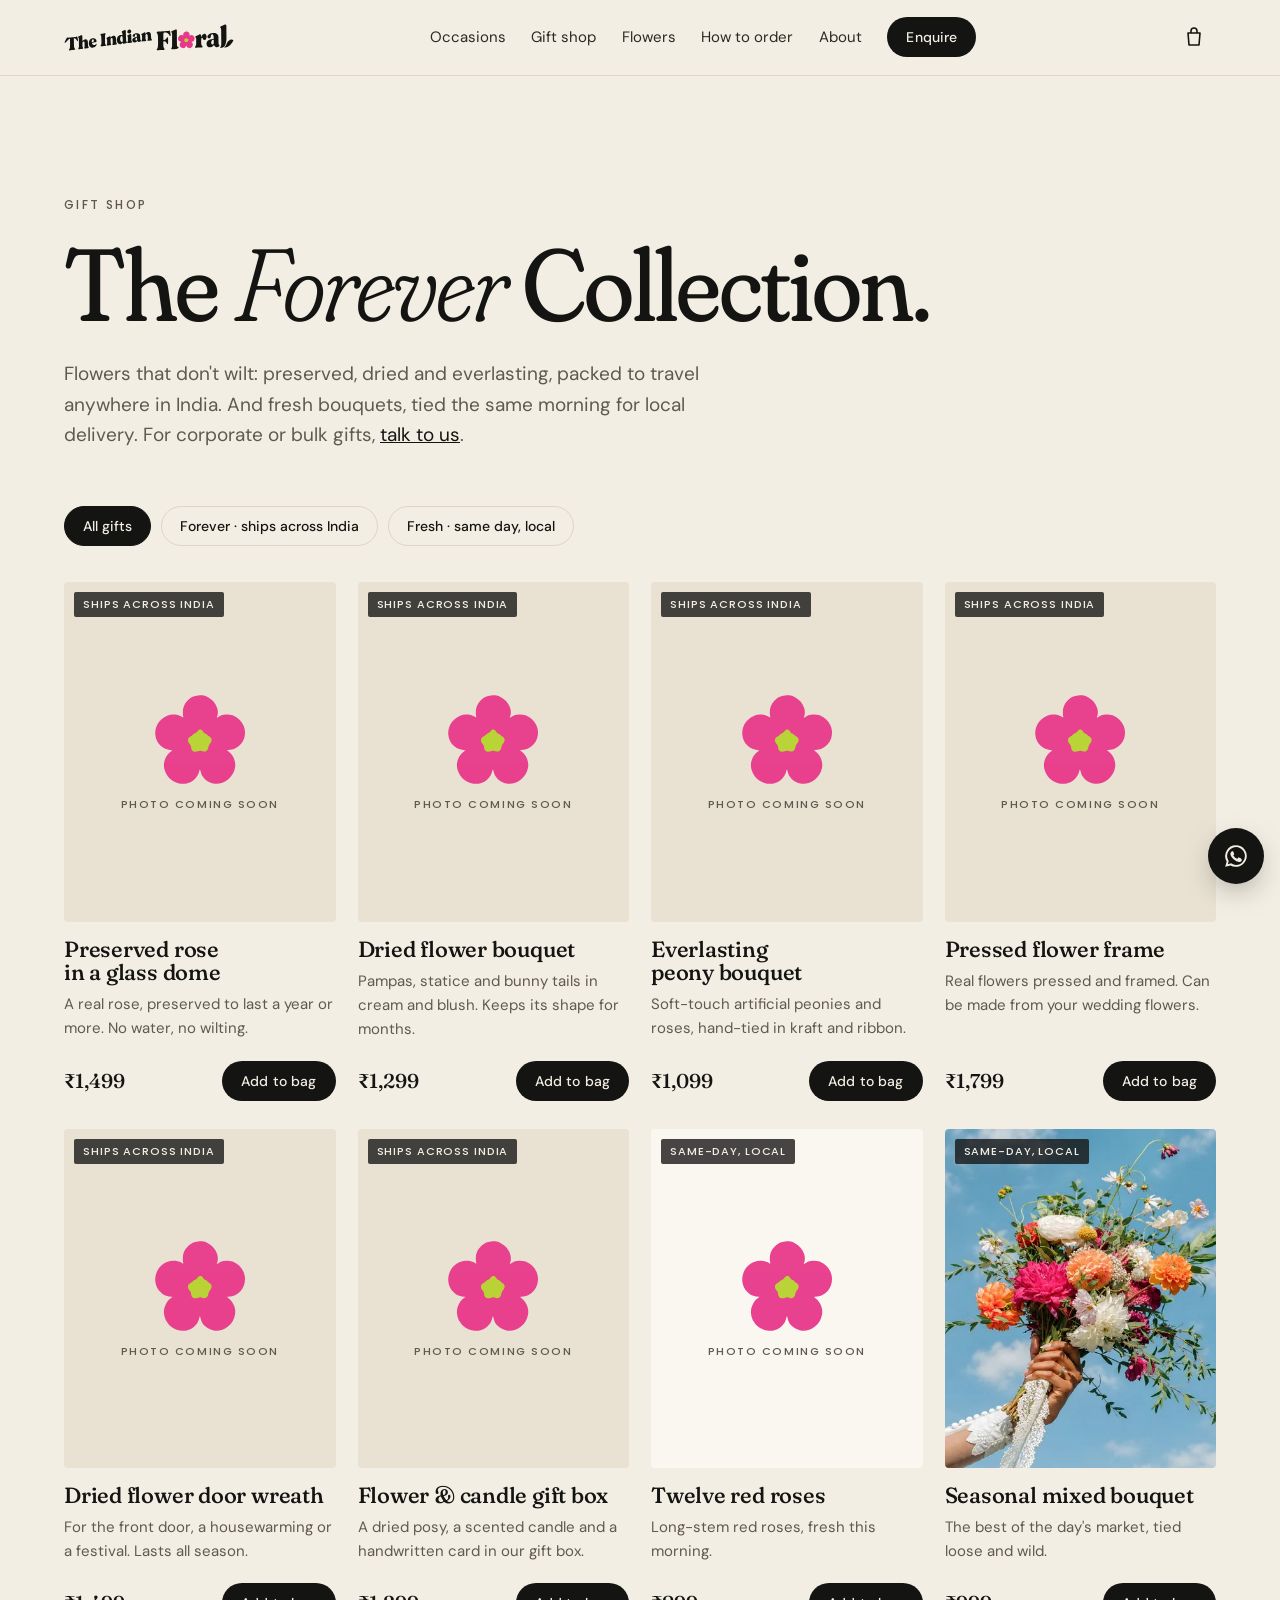
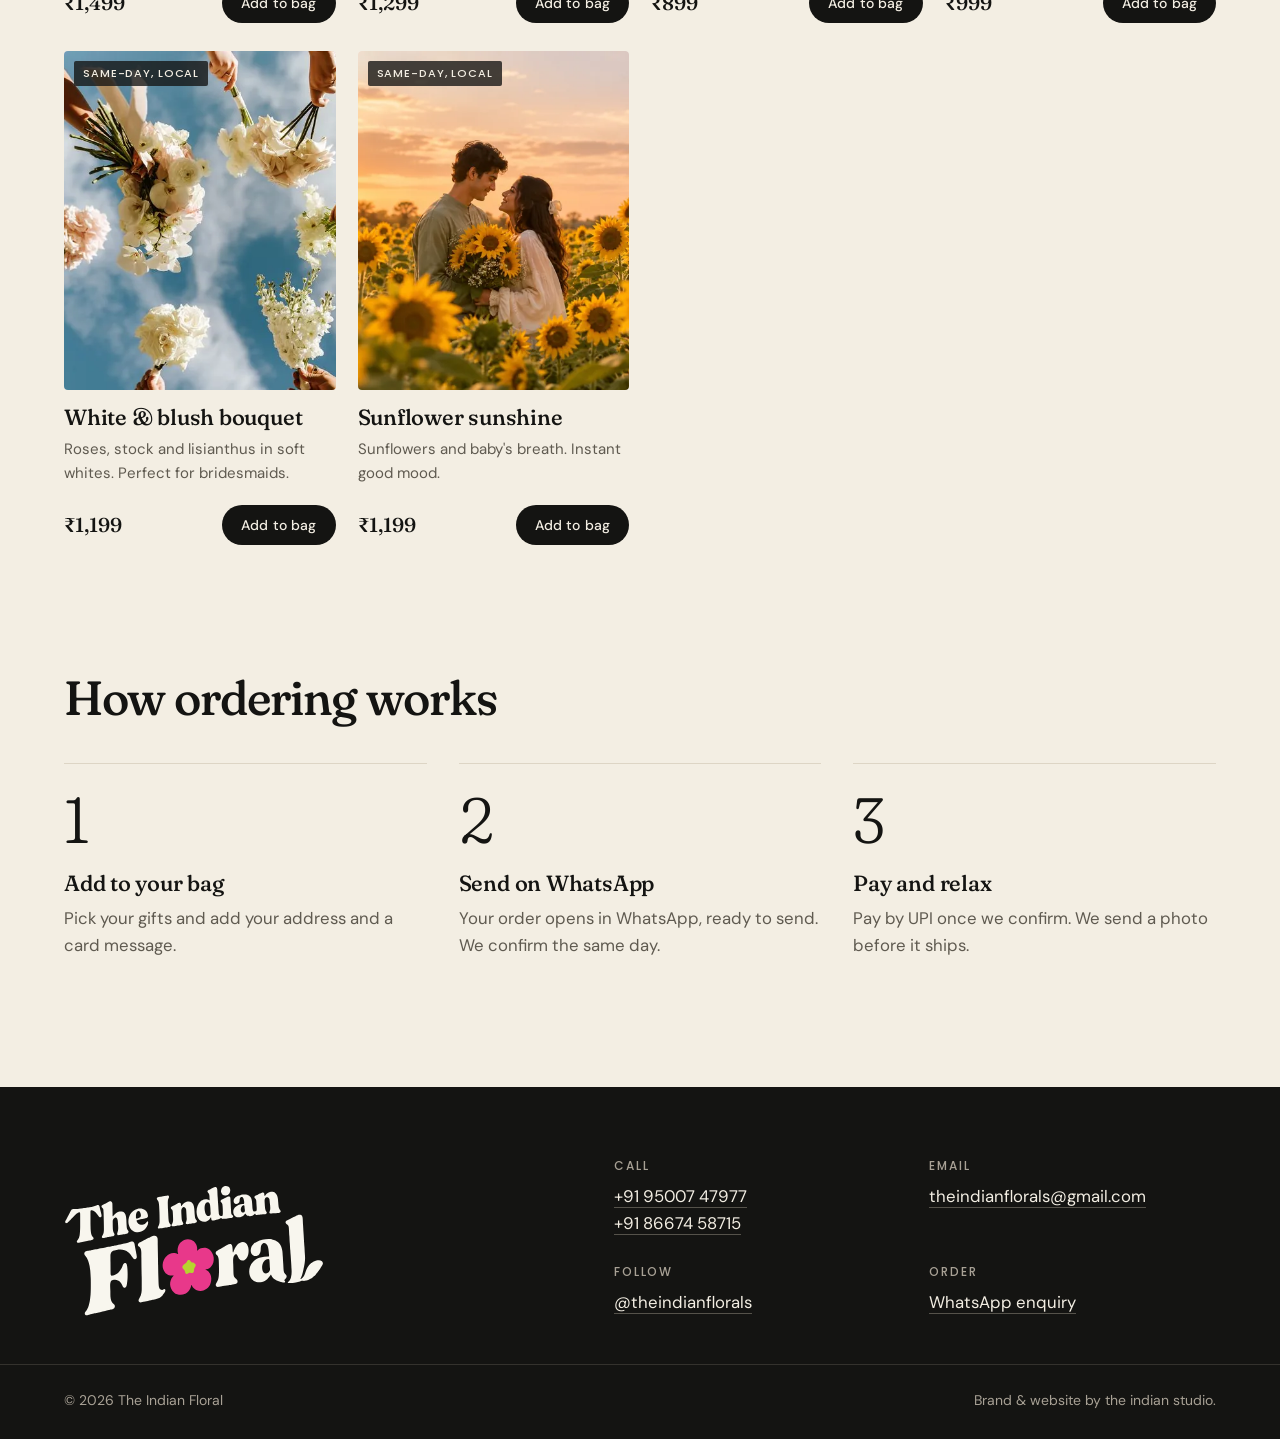
==== commit 69d7c046: "Link Instagram @theindianflorals Co-Authored-By: Claude Opus 5 <noreply@anthropic.com>" ====
--- a/shop.html
+++ b/shop.html
@@ -76,7 +76,7 @@
     <div class="footer-cols">
       <div><p class="flabel">Call</p><p><a href="tel:+919500747977">+91 95007 47977</a><br><a href="tel:+918667458715">+91 86674 58715</a></p></div>
       <div><p class="flabel">Email</p><p><a href="mailto:theindianflorals@gmail.com">theindianflorals@gmail.com</a></p></div>
-      <div><p class="flabel">Follow</p><p><a href="https://instagram.com/theindianfloral" rel="noopener">Instagram</a></p></div>
+      <div><p class="flabel">Follow</p><p><a href="https://www.instagram.com/theindianflorals/" rel="noopener">@theindianflorals</a></p></div>
       <div><p class="flabel">Order</p><p><a href="index.html#contact">WhatsApp enquiry</a></p></div>
     </div>
   </div>
--- a/assets/styles.css
+++ b/assets/styles.css
@@ -347,3 +347,32 @@
 .bag-checkout { display: grid; gap: 14px; }
 .bag-sum { display: flex; justify-content: space-between; font: 500 22px/1 var(--display); padding: 8px 0 6px; }
 .bag-fresh-note, .bag-fine { font-size: 13px; color: var(--muted); }
+
+/* ---------- bridal canopy ---------- */
+.canopy { display: grid; gap: clamp(32px, 5vw, 88px); align-items: center; padding-top: clamp(80px, 11vw, 150px); }
+.canopy-img { margin: 0; aspect-ratio: 3 / 2; overflow: hidden; border-radius: var(--radius); max-width: 100%; }
+.canopy-img img { width: 100%; height: 100%; object-fit: cover; object-position: 50% 30%; }
+.canopy-copy h2 { max-width: 13ch; margin-bottom: 24px; }
+.canopy-copy > p:not(.eyebrow) { color: var(--muted); max-width: 46ch; }
+.canopy-points { list-style: none; margin: 24px 0 0; padding: 0; display: grid; gap: 10px; }
+.canopy-points li { padding-left: 22px; position: relative; max-width: 46ch; }
+.canopy-points li::before { content: ""; position: absolute; left: 0; top: .65em; width: 8px; height: 8px; border-radius: 50%; background: var(--pink); }
+@media (min-width: 900px) { .canopy { grid-template-columns: 1.35fr 1fr; } }
+
+/* ---------- our work gallery ---------- */
+.work { padding-block: clamp(40px, 6vw, 90px) clamp(80px, 11vw, 150px); }
+.work-group { display: grid; gap: clamp(24px, 3vw, 48px); padding-top: clamp(28px, 3vw, 40px); border-top: 1px solid var(--ink); }
+.work-group + .work-group { margin-top: clamp(56px, 7vw, 110px); }
+.work-intro h3 { font-size: clamp(28px, 2.4vw, 44px); margin-bottom: 14px; }
+.work-intro p { color: var(--muted); max-width: 44ch; }
+.work-intro a { color: var(--ink); }
+.gallery { columns: 2 220px; column-gap: clamp(12px, 1.4vw, 24px); }
+.work-item { break-inside: avoid; margin: 0 0 clamp(12px, 1.4vw, 24px); }
+.work-item img { width: 100%; height: auto; border-radius: var(--radius); }
+.work-item figcaption { margin-top: 8px; font-size: 13px; color: var(--muted); }
+.work-item .credit { font-style: italic; }
+@media (min-width: 900px) {
+  .work-group { grid-template-columns: minmax(240px, 1fr) 3fr; align-items: start; }
+  .work-intro { position: sticky; top: 110px; }
+  .gallery { columns: 3; }
+}
